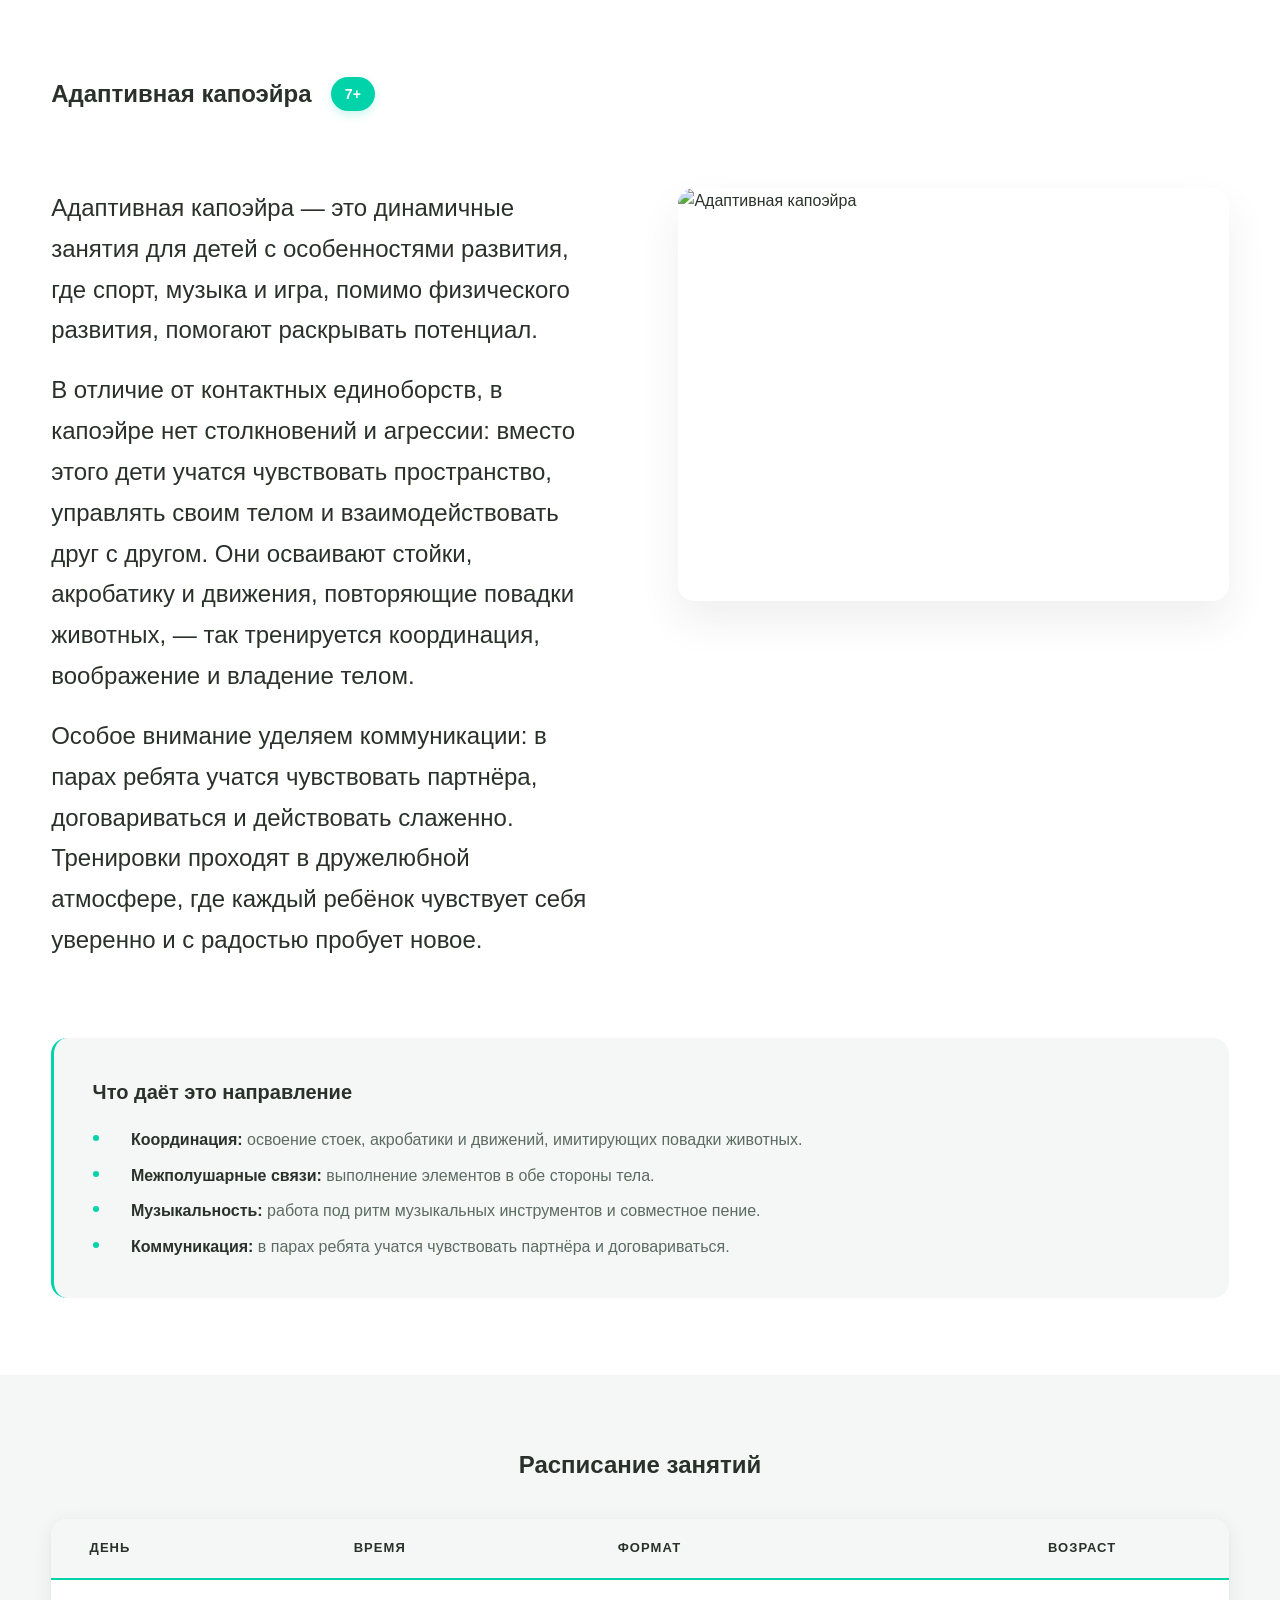
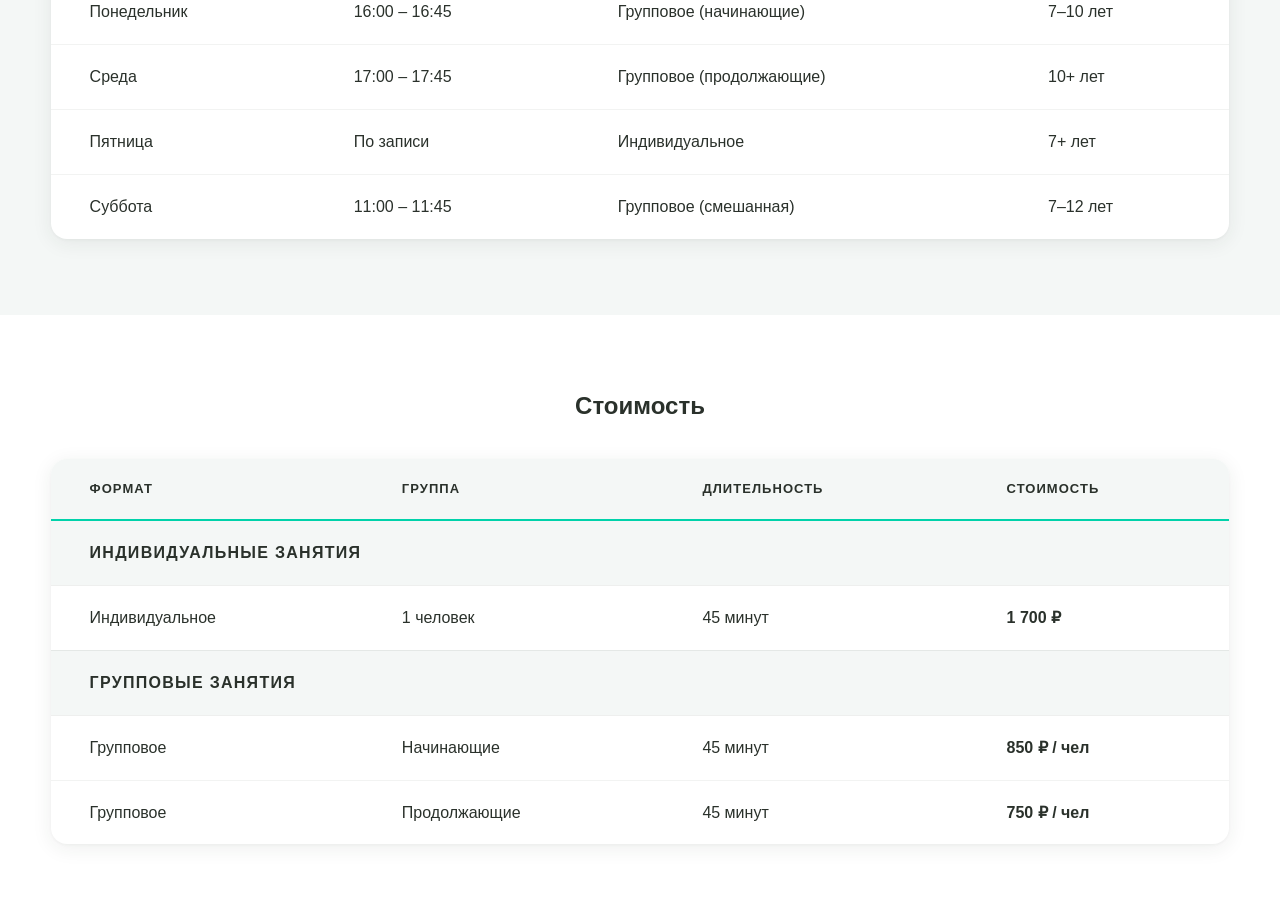
==== direction.html @ 28099982 "Add files via upload" ====
<!DOCTYPE html>
<html lang="en">
<head>
    <meta charset="UTF-8">
    <meta name="viewport" content="width=device-width, initial-scale=1.0">
    <title>Адаптивная капоэйра</title>
    <link rel="stylesheet" href="style1.css"/>
</head>
<body>
<!-- БЛОК 1: ОПИСАНИЕ (Фон: основной --color-bg) -->
<section class="srv-description">
    <div class="container">
        <!-- Заголовок с возрастной плашкой -->
        <div class="srv-title-wrapper">
            <h1 class="section-title srv-title">Адаптивная капоэйра</h1>
            <span class="srv-age-badge">7+</span>
        </div>

        <!-- Текст + Фото -->
        <div class="srv-desc-wrapper">
            <div class="srv-desc-text">
                <p>Адаптивная капоэйра — это динамичные занятия для детей с особенностями развития, где спорт, музыка и игра, помимо физического развития, помогают раскрывать потенциал.</p>
                <p>В отличие от контактных единоборств, в капоэйре нет столкновений и агрессии: вместо этого дети учатся чувствовать пространство, управлять своим телом и взаимодействовать друг с другом. Они осваивают стойки, акробатику и движения, повторяющие повадки животных, — так тренируется координация, воображение и владение телом.</p>
                <p>Особое внимание уделяем коммуникации: в парах ребята учатся чувствовать партнёра, договариваться и действовать слаженно. Тренировки проходят в дружелюбной атмосфере, где каждый ребёнок чувствует себя уверенно и с радостью пробует новое.</p>
            </div>
            <div class="srv-desc-image">
                <img src="fotos/18.jpg" alt="Адаптивная капоэйра">
            </div>
        </div>

        <!-- Блок "Что даёт" -->
        <div class="srv-benefits">
            <h2 class="srv-benefits-title">Что даёт это направление</h2>
            <ul class="srv-benefits-list">
                <li><strong>Координация:</strong> освоение стоек, акробатики и движений, имитирующих повадки животных.</li>
                <li><strong>Межполушарные связи:</strong> выполнение элементов в обе стороны тела.</li>
                <li><strong>Музыкальность:</strong> работа под ритм музыкальных инструментов и совместное пение.</li>
                <li><strong>Коммуникация:</strong> в парах ребята учатся чувствовать партнёра и договариваться.</li>
            </ul>
        </div>
    </div>
</section>

<!-- БЛОК 2: РАСПИСАНИЕ (Фон: альтернативный --color-bg-alt, но очень светлый) -->
<section class="srv-schedule">
    <div class="container">
        <h2 class="section-title srv-title">Расписание занятий</h2>
        <div class="srv-table-wrapper">
            <table class="srv-table">
                <thead>
                    <tr>
                        <th>День</th>
                        <th>Время</th>
                        <th>Формат</th>
                        <th>Возраст</th>
                    </tr>
                </thead>
                <tbody>
                    <tr>
                        <td data-label="День">Понедельник</td>
                        <td data-label="Время">16:00 – 16:45</td>
                        <td data-label="Формат">Групповое (начинающие)</td>
                        <td data-label="Возраст">7–10 лет</td>
                    </tr>
                    <tr>
                        <td data-label="День">Среда</td>
                        <td data-label="Время">17:00 – 17:45</td>
                        <td data-label="Формат">Групповое (продолжающие)</td>
                        <td data-label="Возраст">10+ лет</td>
                    </tr>
                    <tr>
                        <td data-label="День">Пятница</td>
                        <td data-label="Время">По записи</td>
                        <td data-label="Формат">Индивидуальное</td>
                        <td data-label="Возраст">7+ лет</td>
                    </tr>
                    <tr>
                        <td data-label="День">Суббота</td>
                        <td data-label="Время">11:00 – 11:45</td>
                        <td data-label="Формат">Групповое (смешанная)</td>
                        <td data-label="Возраст">7–12 лет</td>
                    </tr>
                </tbody>
            </table>
        </div>
    </div>
</section>

<!-- БЛОК 3: СТОИМОСТЬ (Фон: основной --color-bg) -->
<section class="srv-pricing">
    <div class="container">
        <h2 class="section-title srv-title">Стоимость</h2>
        <div class="srv-table-wrapper">
            <table class="srv-table">
                <thead>
                    <tr>
                        <th>Формат</th>
                        <th>Группа</th>
                        <th>Длительность</th>
                        <th>Стоимость</th>
                    </tr>
                </thead>
                <tbody>
                    <!-- Разделитель: Индивидуальные -->
                    <tr class="srv-table-divider">
                        <td colspan="4">Индивидуальные занятия</td>
                    </tr>
                    <tr>
                        <td data-label="Формат">Индивидуальное</td>
                        <td data-label="Группа">1 человек</td>
                        <td data-label="Длительность">45 минут</td>
                        <td data-label="Стоимость" class="srv-price-cell">1 700 ₽</td>
                    </tr>

                    <!-- Разделитель: Групповые -->
                    <tr class="srv-table-divider">
                        <td colspan="4">Групповые занятия</td>
                    </tr>
                    <tr>
                        <td data-label="Формат">Групповое</td>
                        <td data-label="Группа">Начинающие</td>
                        <td data-label="Длительность">45 минут</td>
                        <td data-label="Стоимость" class="srv-price-cell">850 ₽ / чел</td>
                    </tr>
                    <tr>
                        <td data-label="Формат">Групповое</td>
                        <td data-label="Группа">Продолжающие</td>
                        <td data-label="Длительность">45 минут</td>
                        <td data-label="Стоимость" class="srv-price-cell">750 ₽ / чел</td>
                    </tr>
                </tbody>
            </table>
        </div>
    </div>
</section>
</body>
</html>
---- style1.css ----
/* =========================================
   1. ПОДКЛЮЧЕНИЕ ШРИФТА
   ========================================= */
@font-face {
    font-family: 'Manrope';
    src: url('fonts/Manrope-VariableFont_wght.ttf') format('truetype');
    font-weight: 200 800;
    font-style: normal;
    font-display: swap;
}

/* =========================================
   2. ДИЗАЙН-СИСТЕМА
   ========================================= */
:root {
    /* ЦВЕТА */
    --color-primary: #2a312b;
    --color-secondary: #5c6b63;
    --color-accent: #00d2aa;
    --color-accent-hover: #00b894;

    --color-bg: #ffffff;
    --color-bg-alt: #f4f7f6;
    --color-bg-dark: #142023;

    /* ШРИФТЫ — плавно уменьшаются на узких экранах */
    --font-primary: 'Manrope', sans-serif;
    --font-size-base: clamp(14px, 1.2vw + 10px, 16px);
    --font-size-lg:   clamp(16px, 1.5vw + 12px, 24px);
    --font-size-big:  clamp(24px, 4vw + 10px, 56px);
    --font-weight-normal: 400;
    --font-weight-bold: 700;

    /* ОТСТУПЫ — тоже плавно */
    --spacing-sm: clamp(8px, 1vw, 10px);
    --spacing-md: clamp(14px, 1.5vw, 20px);
    --spacing-lg: clamp(24px, 3vw, 40px);
    --spacing-xl: clamp(40px, 6vw, 80px);

    /* ШАПКА */
    --header-height: clamp(70px, 8vw, 100px);

    /* ЭЛЕМЕНТЫ ШАПКИ */
    --logo-size:   clamp(44px, 6vw, 60px);
    --burger-size: clamp(36px, 5vw, 40px);
    --line-width:  clamp(24px, 3vw, 30px);
}

/* =========================================
   3. СБРОС
   ========================================= */
* {
    margin: 0;
    padding: 0;
    box-sizing: border-box;
}

img {
    max-width: 100%;
    height: auto;
    display: block;
}

/* =========================================
   4. БАЗОВЫЕ СТИЛИ
   ========================================= */
body {
    font-family: var(--font-primary);
    font-size: var(--font-size-base);
    font-weight: var(--font-weight-normal);
    color: var(--color-primary);
    background-color: var(--color-bg);
    line-height: 1.6;
}

.container {
    max-width: 100%;                          /* без жёсткого ограничения */
    width: 100%;
    margin: 0 auto;
    padding: 0 clamp(16px, 4vw, 80px);        /* отступы от краёв: 16–80px */
}

/* Добавляем flex только для шапки, чтобы выровнять лого и бургер */
.site-header .container {
    height: 100%;
    display: flex;
    align-items: center;
}

/* Добавляем flex для Hero, чтобы выровнять текст по центру экрана */
.hero .container {
    height: 100%;
    display: flex;
    flex-direction: column;
    align-items: center;
    justify-content: center;
}

/* =========================================
   5. ШАПКА
   ========================================= */
.site-header {
    position: absolute;
    top: 0;
    left: 0;
    width: 100%;
    height: var(--header-height);
    z-index: 100;
    background: linear-gradient(to bottom, rgba(20, 32, 35, 0.9) 0%, rgba(20, 32, 35, 0) 100%);
}

.header-inner {
    display: flex;
    justify-content: space-between;
    align-items: center;
    width: 100%;
}

.logo {
    display: flex;
    align-items: center;
    flex-shrink: 0;
}

.logo img {
    width: var(--logo-size);
    height: var(--logo-size);
    flex-shrink: 0;
}

/* =========================================
   6. ВЫДВИЖНОЕ МЕНЮ
   ========================================= */

.menu-toggle {
    display: none;
}

/* Бургер */
.burger {
    display: flex;
    align-items: center;
    justify-content: center;
    width: var(--burger-size);
    height: var(--burger-size);
    cursor: pointer;
    z-index: 100;
    position: relative;
    flex-shrink: 0;
    transition: opacity 0.2s ease;
}

.icon-open {
    display: flex;
    flex-direction: column;
    gap: 6px;
}

.line {
    display: block;
    width: var(--line-width);
    height: 2px;
    background-color: #ffffff;
    border-radius: 2px;
    transition: all 0.3s ease;
}

/* Крестик — цвет как у кнопки */
.close-menu {
    position: absolute;
    top: var(--spacing-md);
    right: var(--spacing-md);
    font-size: clamp(24px, 3vw, 32px);
    line-height: 1;
    color: var(--color-accent);
    cursor: pointer;
    z-index: 110;
    transition: color 0.3s ease;
}

.close-menu:hover {
    color: var(--color-accent-hover);
}

/* Меню */
.nav-menu {
    position: fixed;
    top: 0;
    left: 0;
    width: 50%;
    height: 100vh;
    background-color: var(--color-bg);
    box-shadow: 5px 0 20px rgba(0, 0, 0, 0.1);
    transform: translateX(-100%);
    transition: transform 0.4s cubic-bezier(0.4, 0, 0.2, 1);
    display: flex;
    flex-direction: column;
    justify-content: flex-start;
    padding: 30px var(--spacing-lg) 10px var(--spacing-lg);
    z-index: 101;
    overflow-y: auto;
}

.nav-menu ul {
    list-style: none;
}

.nav-menu li {
    margin: var(--spacing-md) 0;
    opacity: 0;
    transform: translateY(20px);
    transition: all 0.3s ease;
}

.nav-menu li > a {
    text-decoration: none;
    color: var(--color-primary);
    font-size: var(--font-size-base);
    font-weight: var(--font-weight-bold);
    display: inline-block;
    transition: transform 0.3s ease, color 0.3s ease;
}

.nav-menu li > a:hover {
    color: var(--color-accent);
    transform: translateX(10px);
}
/* Первый и последний пункт без отступа */
.nav-menu li:first-child {
    margin-top: 0;
}

.nav-menu li:last-child {
    margin-bottom: 0;
}
/* Меню открыто */
#menu-toggle:checked ~ .nav-menu {
    transform: translateX(0);
}

#menu-toggle:checked ~ .nav-menu li {
    opacity: 1;
    transform: translateY(0);
}

#menu-toggle:checked ~ .nav-menu li:nth-child(1)  { transition-delay: 0.10s; }
#menu-toggle:checked ~ .nav-menu li:nth-child(2)  { transition-delay: 0.15s; }
#menu-toggle:checked ~ .nav-menu li:nth-child(3)  { transition-delay: 0.20s; }
#menu-toggle:checked ~ .nav-menu li:nth-child(4)  { transition-delay: 0.25s; }
#menu-toggle:checked ~ .nav-menu li:nth-child(5)  { transition-delay: 0.30s; }
#menu-toggle:checked ~ .nav-menu li:nth-child(6)  { transition-delay: 0.35s; }
#menu-toggle:checked ~ .nav-menu li:nth-child(7)  { transition-delay: 0.40s; }
#menu-toggle:checked ~ .nav-menu li:nth-child(8)  { transition-delay: 0.45s; }
#menu-toggle:checked ~ .nav-menu li:nth-child(9)  { transition-delay: 0.50s; }
#menu-toggle:checked ~ .nav-menu li:nth-child(10) { transition-delay: 0.55s; }
#menu-toggle:checked ~ .nav-menu li:nth-child(11) { transition-delay: 0.60s; }

/* Скрываем бургер, когда меню открыто */
#menu-toggle:checked ~ .container .burger {
    opacity: 0;
    pointer-events: none;
}
/* =========================================
   КОНТАКТЫ ВНУТРИ МОБИЛЬНОГО МЕНЮ
   ========================================= */
.nav-menu-contacts {
    margin-top: var(--spacing-md);
    padding-top: var(--spacing-sm);
    border-top: 1px solid rgba(42, 49, 43, 0.1);
    text-align: center;
}

.nav-menu-address {
    font-size: var(--font-size-base);
    color: var(--color-secondary);
    margin-bottom: var(--spacing-md);
    line-height: 1.5;
}

.nav-menu-socials {
    display: flex;
    justify-content: center;
    gap: var(--spacing-lg);
}

.nav-menu-social-link {
    display: flex;
    align-items: center;
    justify-content: center;
    transition: transform 0.3s ease;
}

/* Лёгкое увеличение — 1px за счёт scale */
.nav-menu-social-link:hover {
    transform: scale(1.1);
}

.nav-menu-social-link .icon-filled {
    fill: var(--color-accent);
    width: 24px;
    height: 24px;
    transition: fill 0.3s ease;
}

.nav-menu-social-link .icon-max {
    width: 24px;
    height: 24px;
    color: var(--color-accent);
    transition: color 0.3s ease;
}

.nav-menu-social-link:hover .icon-max {
    color: var(--color-accent-hover);
}

.nav-menu-social-link:hover .icon-filled {
    fill: var(--color-accent-hover);
}
/* =========================================
   СТРАНИЦА НАПРАВЛЕНИЯ (style1.css)
   Полный файл стилей для 3 блоков
   Все классы с префиксом srv- (service)
   ========================================= */

/* =========================================
   ЗАГОЛОВОК С ПЛАШКОЙ ВОЗРАСТА
   ========================================= */
.srv-title-wrapper {
    display: flex;
    align-items: center;
    flex-wrap: wrap;
    gap: var(--spacing-md);
    margin-bottom: var(--spacing-xl);
}

.srv-title {
    text-align: left;
    margin: 0;
    max-width: none;
    line-height: 1.2;
}

.srv-age-badge {
    background-color: var(--color-accent);
    color: #ffffff;
    font-size: 14px;
    font-weight: var(--font-weight-bold);
    padding: 6px 14px;
    border-radius: 20px;
    letter-spacing: 0.02em;
    box-shadow: 0 4px 10px rgba(0, 210, 170, 0.2);
    white-space: nowrap;
}

/* Центрирование заголовков для Расписания и Стоимости */
.srv-schedule .srv-title,
.srv-pricing .srv-title {
    text-align: center;
    margin-bottom: var(--spacing-lg);
}

/* =========================================
   БЛОК 1: ОПИСАНИЕ
   Фон: основной (--color-bg)
   ========================================= */
.srv-description {
    padding: var(--spacing-xl) 0;
    background-color: var(--color-bg);
}

.srv-desc-wrapper {
    display: grid;
    grid-template-columns: 1fr 1fr;
    gap: var(--spacing-xl);
    align-items: start;
    margin-bottom: var(--spacing-xl);
}

.srv-desc-text {
    font-size: var(--font-size-lg);
    color: var(--color-primary);
    line-height: 1.7;
}

.srv-desc-text p {
    margin-bottom: var(--spacing-md);
}

.srv-desc-text p:last-child {
    margin-bottom: 0;
}

.srv-desc-image {
    border-radius: 16px;
    overflow: hidden;
    box-shadow: 0 20px 40px rgba(42, 49, 43, 0.08);
    aspect-ratio: 4 / 3;
}

.srv-desc-image img {
    width: 100%;
    height: 100%;
    object-fit: cover;
    display: block;
    transition: transform 0.6s cubic-bezier(0.25, 0.46, 0.45, 0.94);
}

.srv-desc-image:hover img {
    transform: scale(1.03);
}

.srv-benefits {
    background-color: var(--color-bg-alt);
    padding: var(--spacing-lg);
    border-radius: 16px;
    border-left: 3px solid var(--color-accent);
}

.srv-benefits-title {
    font-size: 20px;
    font-weight: var(--font-weight-bold);
    color: var(--color-primary);
    margin-bottom: var(--spacing-md);
}

.srv-benefits-list {
    list-style: none;
    padding: 0;
    margin: 0;
    display: flex;
    flex-direction: column;
    gap: var(--spacing-sm);
}

.srv-benefits-list li {
    position: relative;
    padding-left: var(--spacing-lg);
    font-size: var(--font-size-base);
    color: var(--color-secondary);
    line-height: 1.6;
}

.srv-benefits-list li::before {
    content: '';
    position: absolute;
    left: 0;
    top: 0.7em;
    width: 6px;
    height: 6px;
    border-radius: 50%;
    background-color: var(--color-accent);
    transform: translateY(-50%);
}

.srv-benefits-list li strong {
    color: var(--color-primary);
    font-weight: var(--font-weight-bold);
}

/* =========================================
   БЛОК 2: РАСПИСАНИЕ
   Фон: альтернативный (--color-bg-alt)
   ========================================= */
.srv-schedule {
    padding: var(--spacing-xl) 0;
    background-color: var(--color-bg-alt);
}

/* =========================================
   БЛОК 3: СТОИМОСТЬ
   Фон: основной (--color-bg)
   ========================================= */
.srv-pricing {
    padding: var(--spacing-xl) 0;
    background-color: var(--color-bg);
}

/* =========================================
   МИНИМАЛИСТИЧНЫЕ ТАБЛИЦЫ (Общие стили)
   ========================================= */
.srv-table-wrapper {
    overflow-x: auto;
    border-radius: 16px;
    background-color: var(--color-bg);
    box-shadow: 0 4px 20px rgba(42, 49, 43, 0.08), 0 1px 3px rgba(42, 49, 43, 0.04);
}

.srv-table {
    width: 100%;
    border-collapse: collapse;
    text-align: left;
}

/* Выделенная шапка таблицы, чтобы не сливалась с текстом */
.srv-table thead {
    background-color: var(--color-bg-alt);
    border-bottom: 2px solid var(--color-accent);
}

.srv-table thead th {
    padding: var(--spacing-md) var(--spacing-lg);
    font-size: 13px;
    font-weight: var(--font-weight-bold);
    color: var(--color-primary);
    text-transform: uppercase;
    letter-spacing: 0.08em;
    text-align: left;
}

.srv-table tbody tr {
    border-bottom: 1px solid rgba(42, 49, 43, 0.06);
    transition: background-color 0.2s ease;
}

.srv-table tbody tr:last-child {
    border-bottom: none;
}

/* Лёгкий мятный оттенок при наведении на строку */
.srv-table tbody tr:hover {
    background-color: rgba(0, 210, 170, 0.03);
}

.srv-table tbody td {
    padding: var(--spacing-md) var(--spacing-lg);
    font-size: var(--font-size-base);
    color: var(--color-primary);
    vertical-align: middle;
}

/* Ячейка стоимости выделена */
.srv-price-cell {
    font-weight: var(--font-weight-bold);
    color: var(--color-accent);
    font-size: 15px;
}

/* Разделители в таблице (Индивидуальные / Групповые) */
.srv-table-divider td {
    background-color: var(--color-bg-alt);
    color: var(--color-primary);
    font-weight: var(--font-weight-bold);
    font-size: 13px;
    text-transform: uppercase;
    letter-spacing: 0.08em;
    padding: var(--spacing-sm) var(--spacing-lg);
    border-top: 1px solid rgba(42, 49, 43, 0.08);
    border-bottom: 1px solid rgba(42, 49, 43, 0.08);
}

/* Подписи скрыты на десктопе */
.srv-cell-label {
    display: none;
}

/* =========================================
   АДАПТИВНОСТЬ
   ========================================= */

/* Планшеты (≤ 992px) */
@media (max-width: 992px) {
    .srv-desc-wrapper {
        grid-template-columns: 1fr;
        gap: var(--spacing-lg);
    }

    .srv-desc-image {
        order: -1;
    }
}

/* Мобильные (≤ 768px) */
@media (max-width: 768px) {
    .srv-description,
    .srv-schedule,
    .srv-pricing {
        padding: var(--spacing-lg) 0;
    }

    /* Исправление заголовка на мобильном: выравнивание по левому краю */
    .srv-title-wrapper {
        flex-direction: column;
        align-items: flex-start;
        gap: var(--spacing-sm);
        margin-bottom: var(--spacing-lg);
    }
    
    .srv-title {
        font-size: clamp(24px, 6vw, 32px);
    }
    
    .srv-age-badge {
        font-size: 13px;
        padding: 4px 12px;
    }

    .srv-desc-text {
        font-size: var(--font-size-base);
    }

    .srv-benefits {
        padding: var(--spacing-md);
    }

    /* Таблицы превращаются в карточки */
    /* Таблицы превращаются в карточки */
.srv-table-wrapper {
    background-color: transparent;
    box-shadow: none;
}

    .srv-table thead {
        display: none;
    }

    .srv-table,
    .srv-table tbody,
    .srv-table tr,
    .srv-table td {
        display: block;
        width: 100%;
    }

    .srv-table tbody tr {
        margin-bottom: var(--spacing-md);
        padding: var(--spacing-md);
        border-radius: 12px;
        background-color: var(--color-bg);
        border: 1px solid rgba(42, 49, 43, 0.06);
        box-shadow: 0 2px 8px rgba(0, 0, 0, 0.02);
    }

    .srv-table tbody tr:hover {
        background-color: var(--color-bg);
        box-shadow: 0 4px 12px rgba(0, 0, 0, 0.04);
    }

    .srv-table tbody td {
        display: flex;
        justify-content: space-between;
        align-items: center;
        padding: 8px 0;
        border-bottom: 1px solid rgba(42, 49, 43, 0.06);
        text-align: right;
    }

    .srv-table tbody td:last-child {
        border-bottom: none;
    }

    /* Показываем подписи слева в карточках */
    .srv-cell-label {
        display: inline-block;
        font-weight: var(--font-weight-bold);
        color: var(--color-secondary);
        font-size: 13px;
        text-transform: uppercase;
        letter-spacing: 0.02em;
        margin-right: var(--spacing-md);
    }

    .srv-price-cell {
        color: var(--color-accent);
        font-size: 16px;
    }

    /* Разделители на мобильных выглядят как заголовки карточек */
    .srv-table tbody tr.srv-table-divider {
        background-color: transparent;
        border: none;
        box-shadow: none;
        padding: var(--spacing-sm) 0;
        margin-bottom: var(--spacing-sm);
    }

    .srv-table-divider td {
        background-color: transparent;
        color: var(--color-accent);
        font-size: 14px;
        padding: 0;
        border: none;
        text-align: left;
    }
}

/* Маленькие мобильные (≤ 480px) */
@media (max-width: 480px) {
    .srv-benefits-list li {
        padding-left: var(--spacing-md);
    }

    .srv-table tbody tr {
        padding: var(--spacing-sm);
    }
}
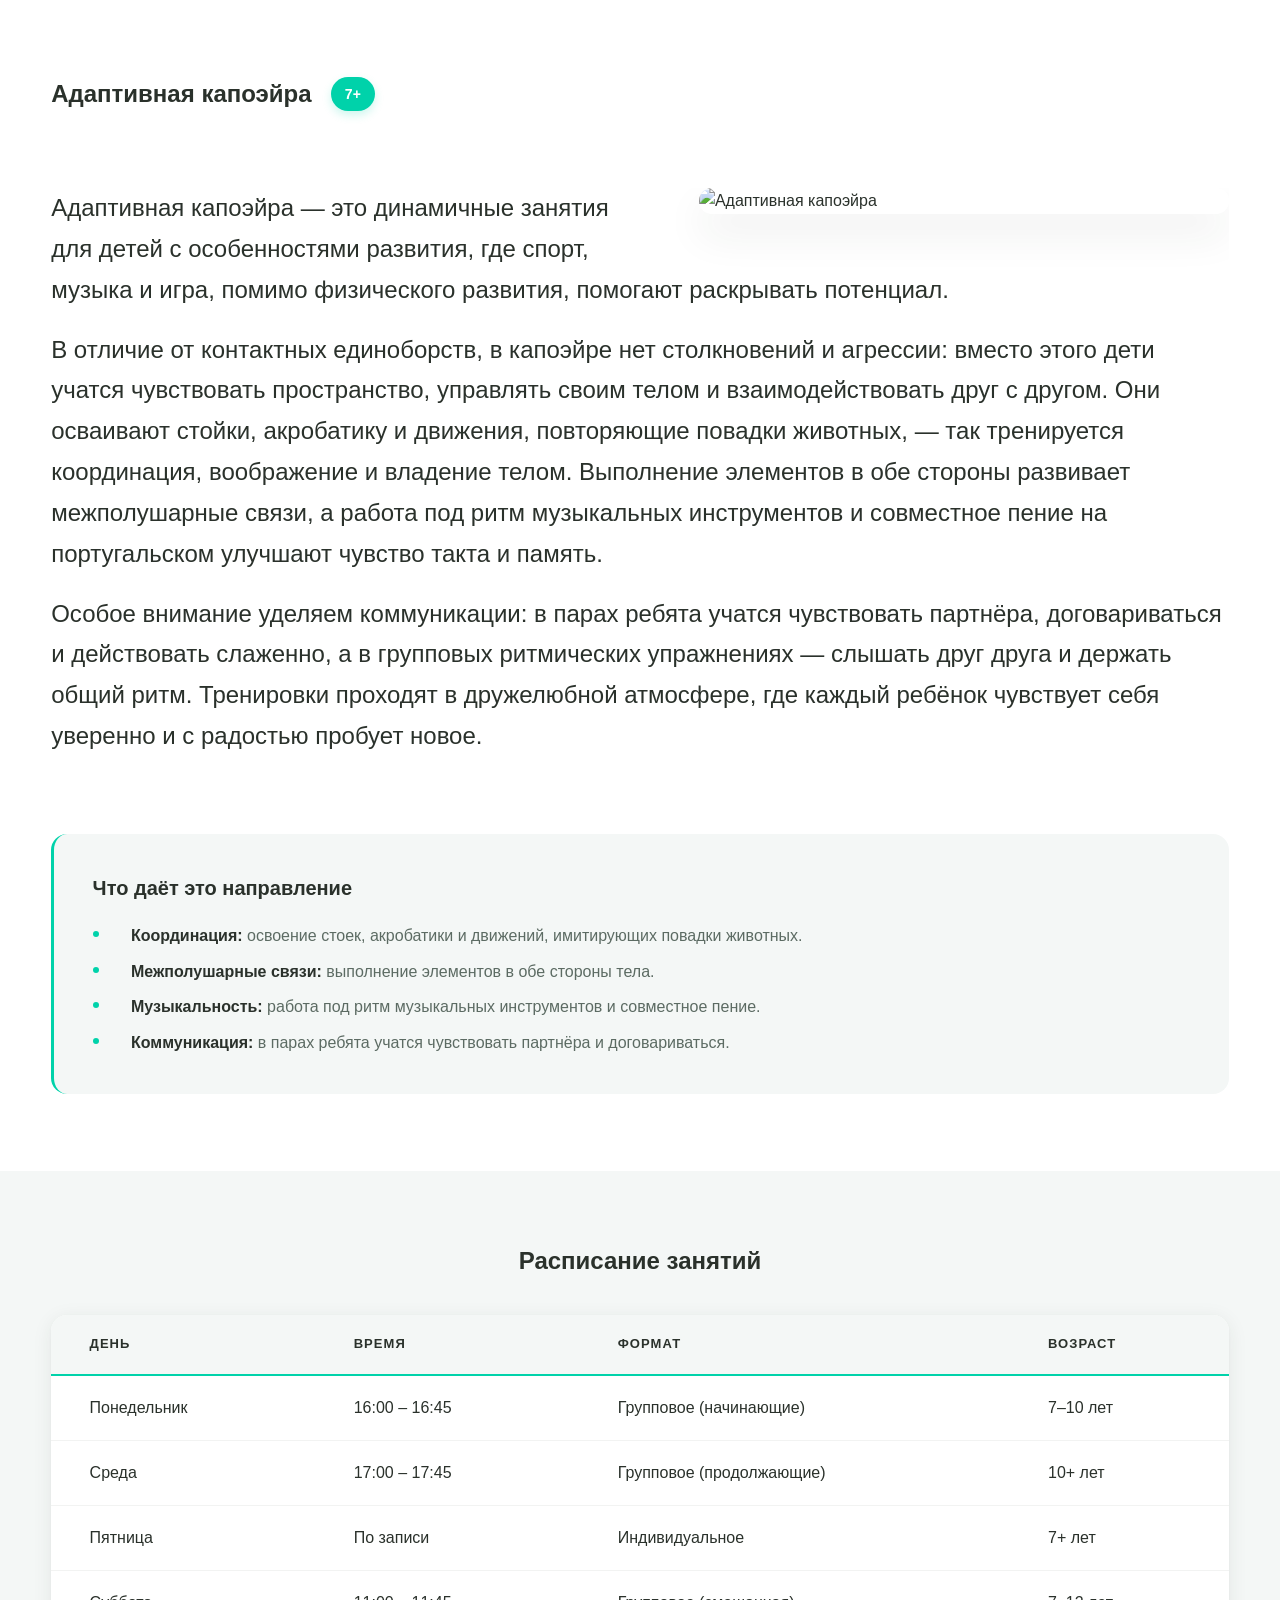
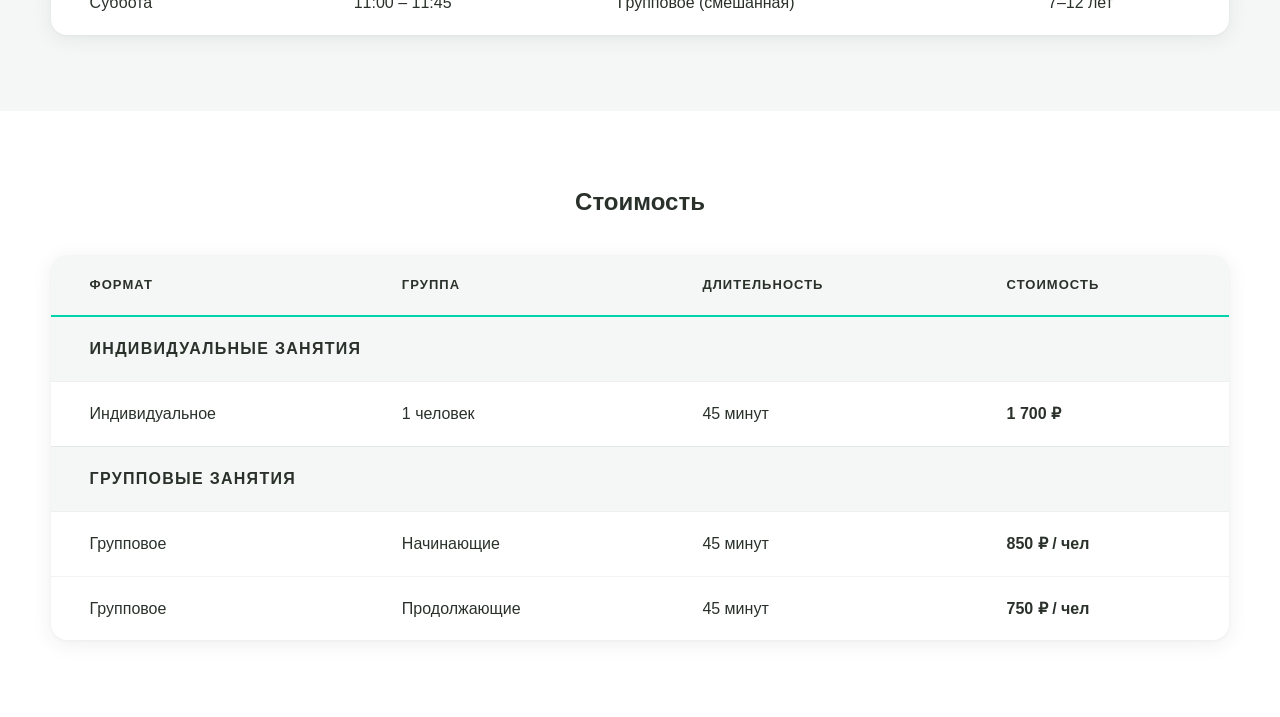
==== commit 4fa8ff98: "Add files via upload" ====
--- a/direction.html
+++ b/direction.html
@@ -7,7 +7,7 @@
     <link rel="stylesheet" href="style1.css"/>
 </head>
 <body>
-<!-- БЛОК 1: ОПИСАНИЕ (Фон: основной --color-bg) -->
+ <!-- БЛОК 1: ОПИСАНИЕ -->
 <section class="srv-description">
     <div class="container">
         <!-- Заголовок с возрастной плашкой -->
@@ -16,15 +16,15 @@
             <span class="srv-age-badge">7+</span>
         </div>
 
-        <!-- Текст + Фото -->
-        <div class="srv-desc-wrapper">
+        <!-- Текст обтекает фото -->
+        <div class="srv-desc-content">
+            <div class="srv-desc-image">
+                <img src="fotos/1.jpg" alt="Адаптивная капоэйра">
+            </div>
             <div class="srv-desc-text">
                 <p>Адаптивная капоэйра — это динамичные занятия для детей с особенностями развития, где спорт, музыка и игра, помимо физического развития, помогают раскрывать потенциал.</p>
-                <p>В отличие от контактных единоборств, в капоэйре нет столкновений и агрессии: вместо этого дети учатся чувствовать пространство, управлять своим телом и взаимодействовать друг с другом. Они осваивают стойки, акробатику и движения, повторяющие повадки животных, — так тренируется координация, воображение и владение телом.</p>
-                <p>Особое внимание уделяем коммуникации: в парах ребята учатся чувствовать партнёра, договариваться и действовать слаженно. Тренировки проходят в дружелюбной атмосфере, где каждый ребёнок чувствует себя уверенно и с радостью пробует новое.</p>
-            </div>
-            <div class="srv-desc-image">
-                <img src="fotos/18.jpg" alt="Адаптивная капоэйра">
+                <p>В отличие от контактных единоборств, в капоэйре нет столкновений и агрессии: вместо этого дети учатся чувствовать пространство, управлять своим телом и взаимодействовать друг с другом. Они осваивают стойки, акробатику и движения, повторяющие повадки животных, — так тренируется координация, воображение и владение телом. Выполнение элементов в обе стороны развивает межполушарные связи, а работа под ритм музыкальных инструментов и совместное пение на португальском улучшают чувство такта и память.</p>
+                <p>Особое внимание уделяем коммуникации: в парах ребята учатся чувствовать партнёра, договариваться и действовать слаженно, а в групповых ритмических упражнениях — слышать друг друга и держать общий ритм. Тренировки проходят в дружелюбной атмосфере, где каждый ребёнок чувствует себя уверенно и с радостью пробует новое.</p>
             </div>
         </div>
 
--- a/style1.css
+++ b/style1.css
@@ -368,38 +368,24 @@
     background-color: var(--color-bg);
 }
 
-.srv-desc-wrapper {
-    display: grid;
-    grid-template-columns: 1fr 1fr;
-    gap: var(--spacing-xl);
-    align-items: start;
+.srv-desc-content {
     margin-bottom: var(--spacing-xl);
-}
-
-.srv-desc-text {
-    font-size: var(--font-size-lg);
-    color: var(--color-primary);
-    line-height: 1.7;
-}
-
-.srv-desc-text p {
+    overflow: hidden; /* clearfix для float */
+}
+
+.srv-desc-image {
+    float: right;
+    width: 45%;
+    margin-left: var(--spacing-xl);
     margin-bottom: var(--spacing-md);
-}
-
-.srv-desc-text p:last-child {
-    margin-bottom: 0;
-}
-
-.srv-desc-image {
     border-radius: 16px;
     overflow: hidden;
     box-shadow: 0 20px 40px rgba(42, 49, 43, 0.08);
-    aspect-ratio: 4 / 3;
 }
 
 .srv-desc-image img {
     width: 100%;
-    height: 100%;
+    height: auto;
     object-fit: cover;
     display: block;
     transition: transform 0.6s cubic-bezier(0.25, 0.46, 0.45, 0.94);
@@ -407,6 +393,20 @@
 
 .srv-desc-image:hover img {
     transform: scale(1.03);
+}
+
+.srv-desc-text {
+    font-size: var(--font-size-lg);
+    color: var(--color-primary);
+    line-height: 1.7;
+}
+
+.srv-desc-text p {
+    margin-bottom: var(--spacing-md);
+}
+
+.srv-desc-text p:last-child {
+    margin-bottom: 0;
 }
 
 .srv-benefits {
@@ -414,6 +414,8 @@
     padding: var(--spacing-lg);
     border-radius: 16px;
     border-left: 3px solid var(--color-accent);
+    margin-top: var(--spacing-lg);
+    clear: both; /* Чтобы блок "Что даёт" не обтекал фото, а был ниже */
 }
 
 .srv-benefits-title {
@@ -491,7 +493,7 @@
     text-align: left;
 }
 
-/* Выделенная шапка таблицы, чтобы не сливалась с текстом */
+/* Выделенная шапка таблицы */
 .srv-table thead {
     background-color: var(--color-bg-alt);
     border-bottom: 2px solid var(--color-accent);
@@ -516,7 +518,7 @@
     border-bottom: none;
 }
 
-/* Лёгкий мятный оттенок при наведении на строку */
+/* Лёгкий мятный оттенок при наведении */
 .srv-table tbody tr:hover {
     background-color: rgba(0, 210, 170, 0.03);
 }
@@ -535,7 +537,7 @@
     font-size: 15px;
 }
 
-/* Разделители в таблице (Индивидуальные / Групповые) */
+/* Разделители в таблице */
 .srv-table-divider td {
     background-color: var(--color-bg-alt);
     color: var(--color-primary);
@@ -559,13 +561,11 @@
 
 /* Планшеты (≤ 992px) */
 @media (max-width: 992px) {
-    .srv-desc-wrapper {
-        grid-template-columns: 1fr;
-        gap: var(--spacing-lg);
-    }
-
     .srv-desc-image {
-        order: -1;
+        float: none;
+        width: 100%;
+        margin-left: 0;
+        margin-bottom: var(--spacing-lg);
     }
 }
 
@@ -577,7 +577,7 @@
         padding: var(--spacing-lg) 0;
     }
 
-    /* Исправление заголовка на мобильном: выравнивание по левому краю */
+    /* Заголовок на мобильном */
     .srv-title-wrapper {
         flex-direction: column;
         align-items: flex-start;
@@ -603,11 +603,10 @@
     }
 
     /* Таблицы превращаются в карточки */
-    /* Таблицы превращаются в карточки */
-.srv-table-wrapper {
-    background-color: transparent;
-    box-shadow: none;
-}
+    .srv-table-wrapper {
+        background-color: transparent;
+        box-shadow: none;
+    }
 
     .srv-table thead {
         display: none;
@@ -648,7 +647,7 @@
         border-bottom: none;
     }
 
-    /* Показываем подписи слева в карточках */
+    /* Подписи слева в карточках */
     .srv-cell-label {
         display: inline-block;
         font-weight: var(--font-weight-bold);
@@ -664,7 +663,7 @@
         font-size: 16px;
     }
 
-    /* Разделители на мобильных выглядят как заголовки карточек */
+    /* Разделители на мобильных */
     .srv-table tbody tr.srv-table-divider {
         background-color: transparent;
         border: none;
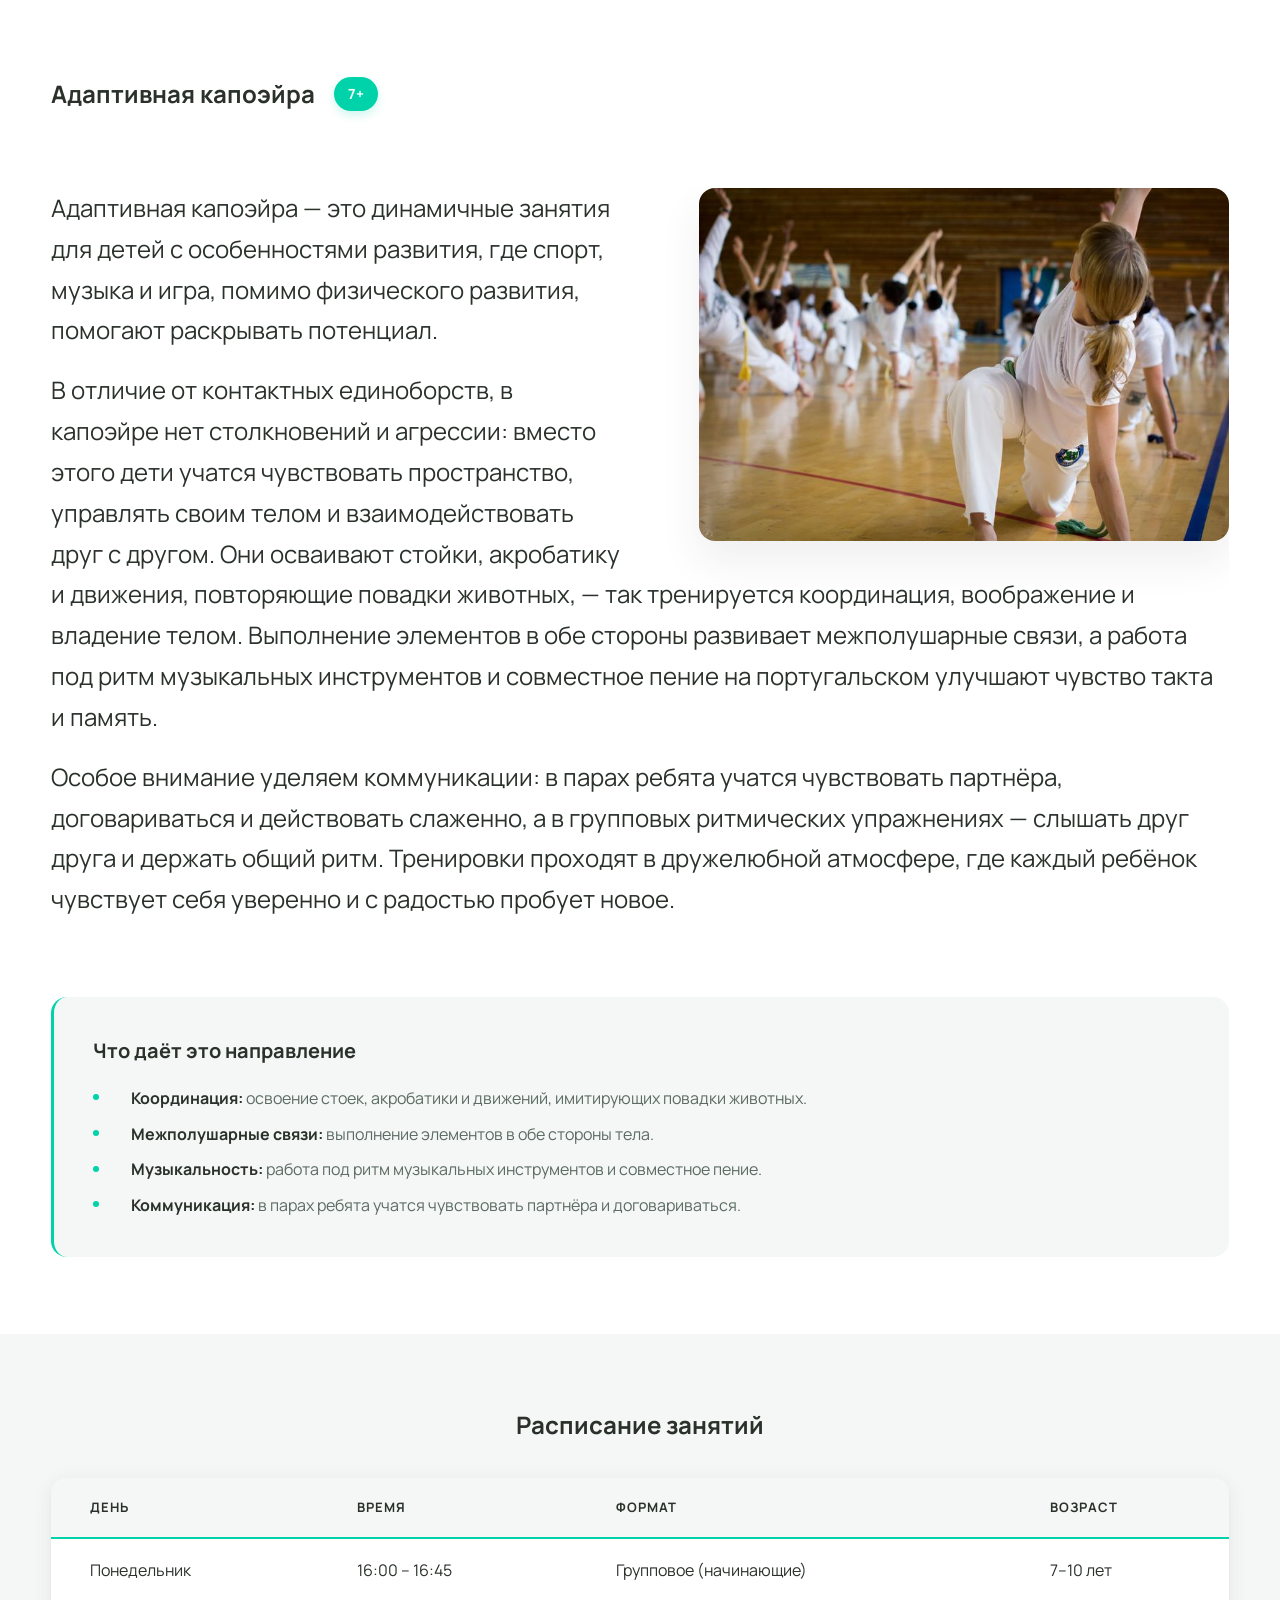
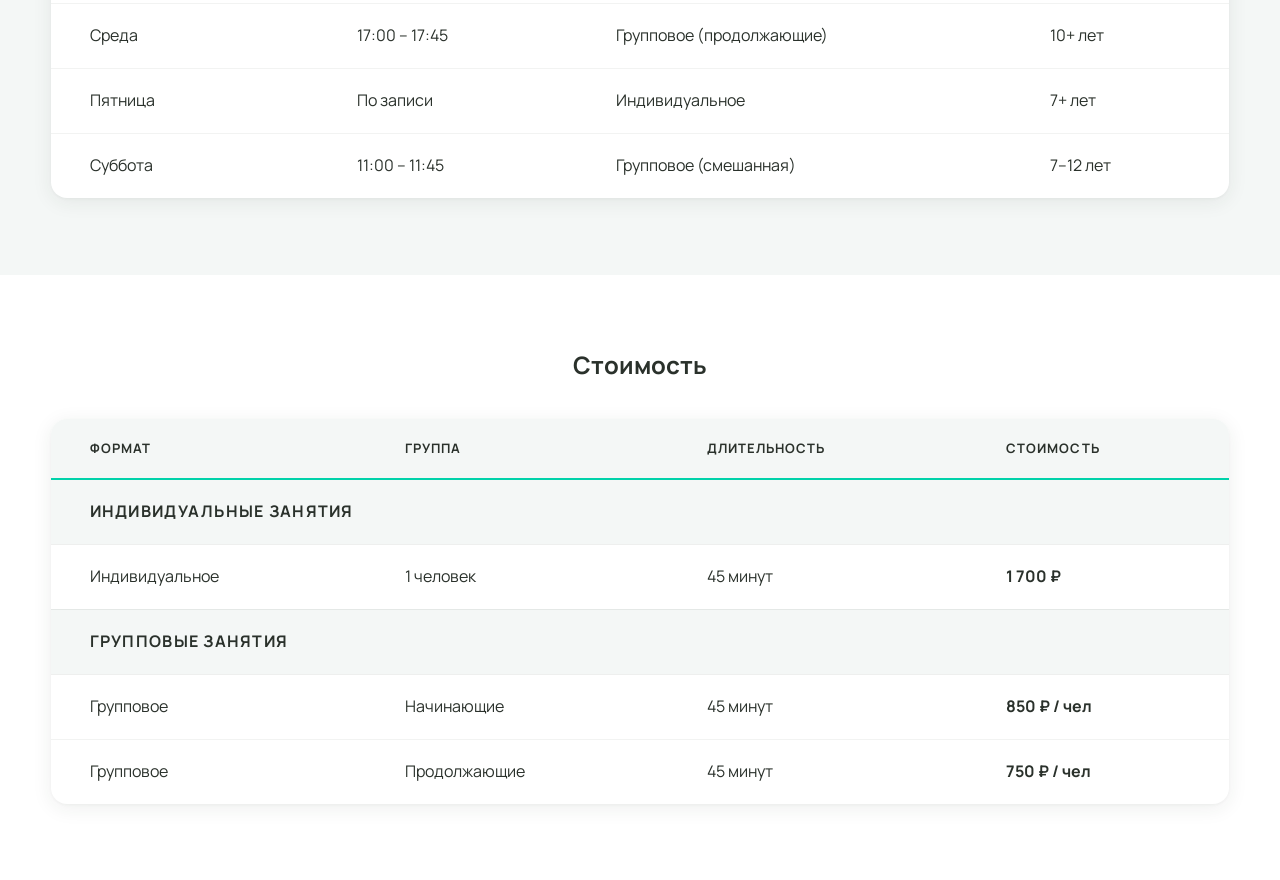
==== commit b4240ef3: "Update direction.html" ====
--- a/direction.html
+++ b/direction.html
@@ -19,7 +19,7 @@
         <!-- Текст обтекает фото -->
         <div class="srv-desc-content">
             <div class="srv-desc-image">
-                <img src="fotos/1.jpg" alt="Адаптивная капоэйра">
+                <img src="fotos/20.jpg" alt="Адаптивная капоэйра">
             </div>
             <div class="srv-desc-text">
                 <p>Адаптивная капоэйра — это динамичные занятия для детей с особенностями развития, где спорт, музыка и игра, помимо физического развития, помогают раскрывать потенциал.</p>
